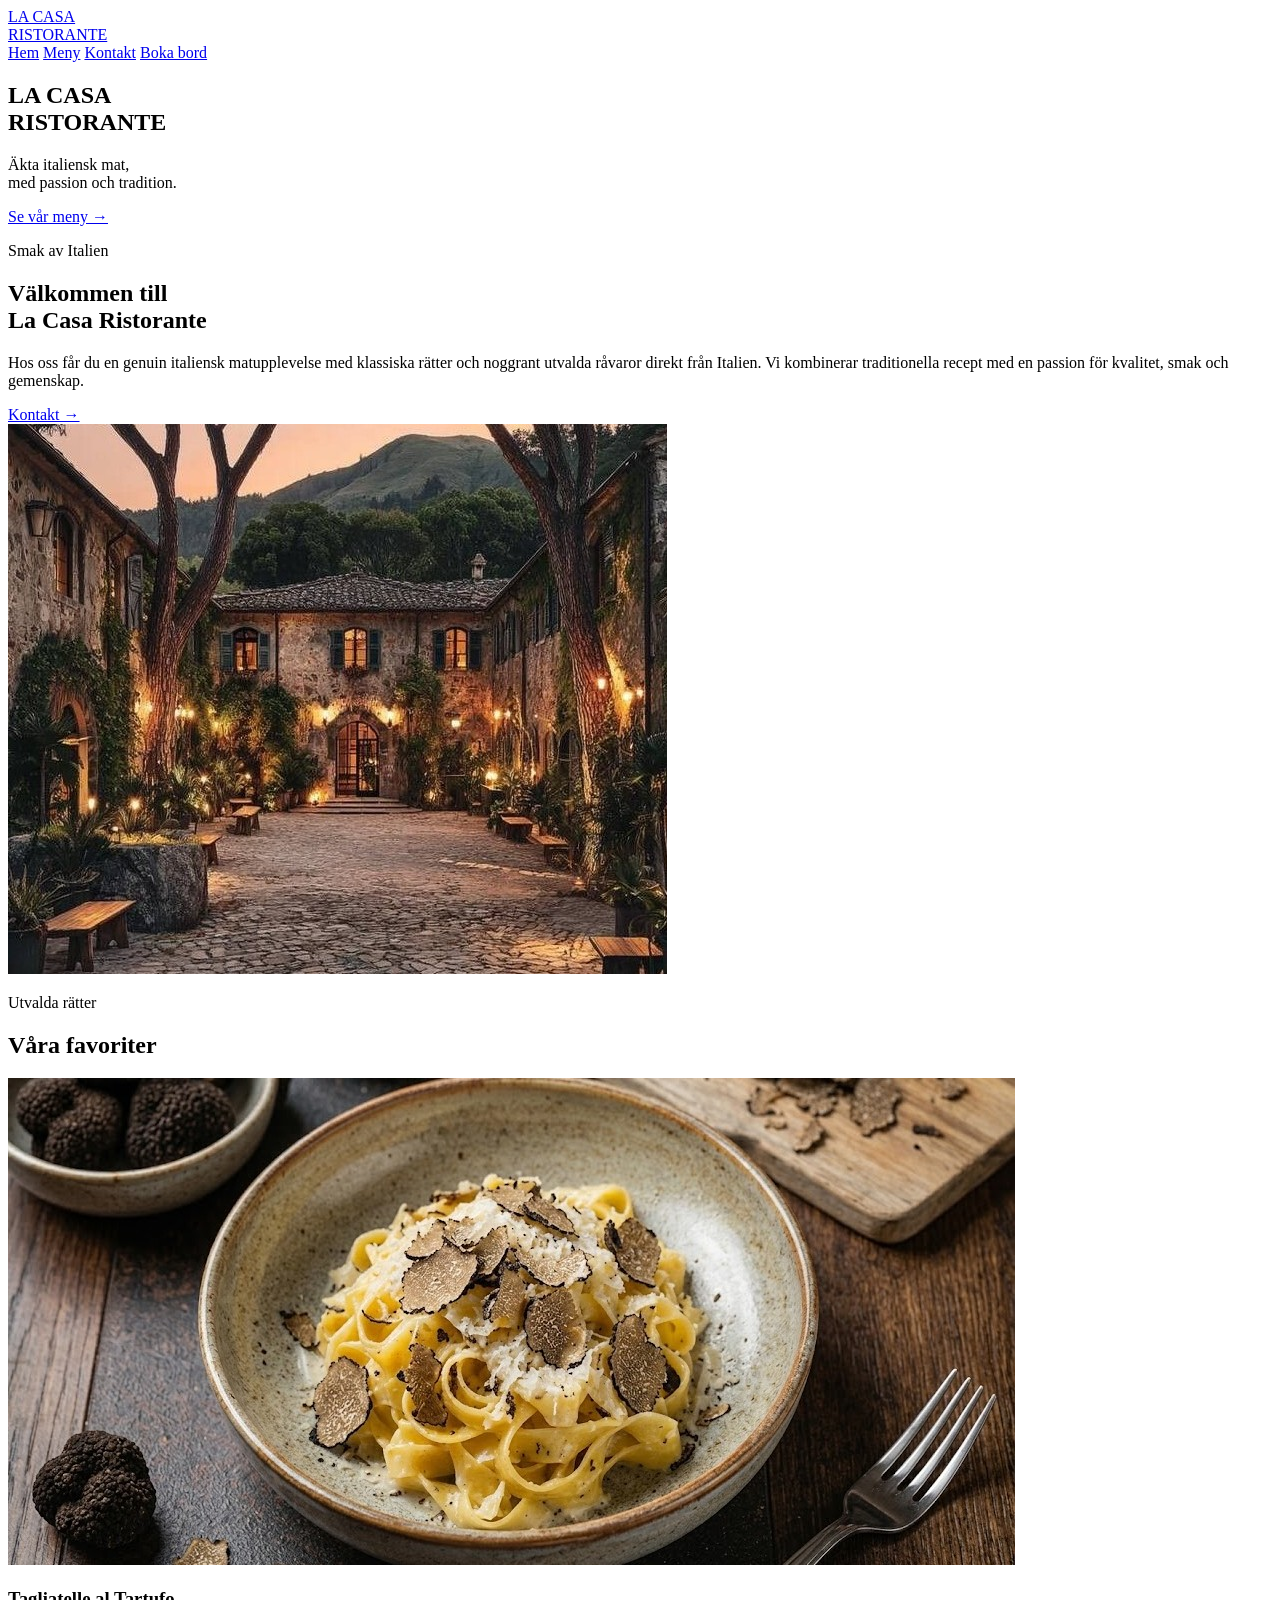
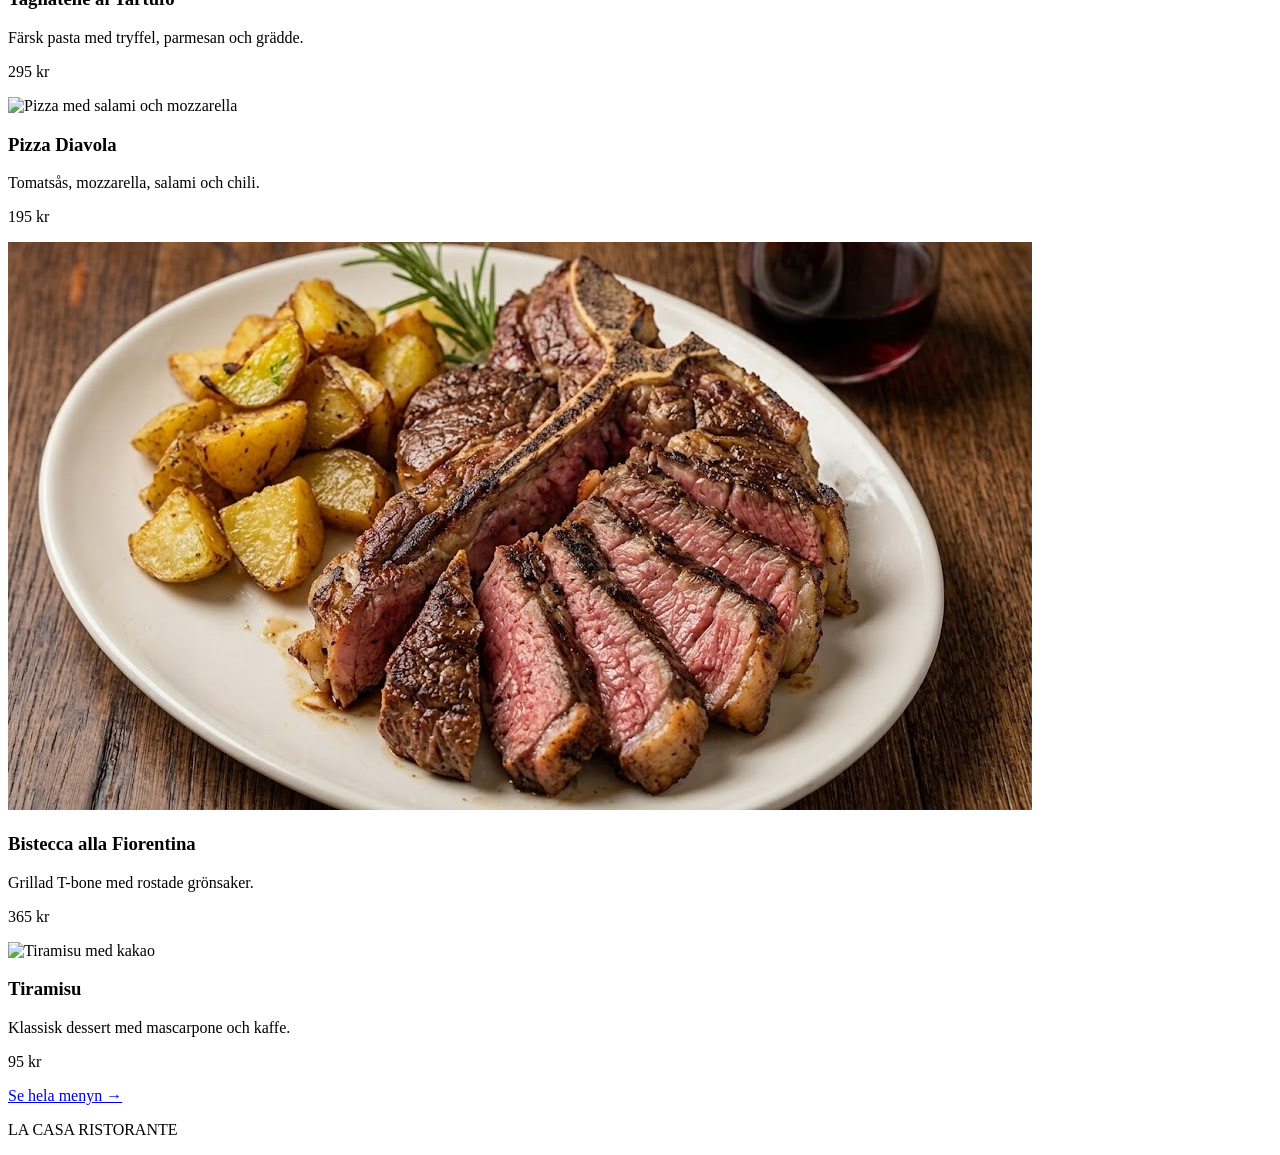
==== index.html @ 164a8267 "Skapade grundstukturen för framsidan med bilderna och länkarna samt kopplade ihop css och javascript" ====
<!DOCTYPE html>
<html lang="sv">
<head>
    <meta charset="UTF-8">
    <meta name="viewport" content="width=device-width, initial-scale=1.0">

    <title>La Casa Ristorante</title>

    <!-- Kopplar ihop HTML med CSS -->
    <link rel="stylesheet" href="css/style.css">

    <!-- Kopplar ihop HTML med JavaScript -->
    <script src="js/main.js" defer></script>
</head>

<body>

    <!-- Sidhuvud -->
    <header class="site-header">

        <a href="index.html" class="logo">
            LA CASA<br>
            RISTORANTE
        </a>

        <nav class="navigation" id="main-navigation">
            <a href="index.html">Hem</a>
            <a href="meny.html">Meny</a>
            <a href="kontakt.html">Kontakt</a>
            <a href="kontakt.html#kontaktformular" class="booking-button">
                Boka bord
            </a>
        </nav>

    </header>

    <!-- Sidans huvudinnehåll -->
    <main>

        <!-- Stor bild och huvudrubrik -->
        <section class="hero">

            <div class="hero-content">

                <h1>LA CASA<br>RISTORANTE</h1>

                <p>
                    Äkta italiensk mat,<br>
                    med passion och tradition.
                </p>

                <a href="meny.html" class="button">
                    Se vår meny →
                </a>

            </div>

        </section>

        <!-- Presentation av restaurangen -->
        <section class="intro section-container">

            <div class="intro-content">

                <p class="eyebrow">Smak av Italien</p>

                <h2>
                    Välkommen till<br>
                    La Casa Ristorante
                </h2>

                <p>
                    Hos oss får du en genuin italiensk matupplevelse
                    med klassiska rätter och noggrant utvalda råvaror
                    direkt från Italien. Vi kombinerar traditionella
                    recept med en passion för kvalitet, smak och gemenskap.
                </p>

                <a href="kontakt.html" class="button">
                    Kontakt →
                </a>

            </div>

            <img
                src="images/restaurant-courtyard.jpg"
                alt="En stämningsfull italiensk restauranggård"
                class="intro-image"
            >

        </section>

        <!-- Utvalda maträtter -->
        <section class="favorites section-container">

            <div class="section-heading">
                <p class="eyebrow">Utvalda rätter</p>
                <h2>Våra favoriter</h2>
            </div>

            <div class="dish-grid">

                <!-- Maträtt 1 -->
                <article class="dish-card">

                    <img
                        src="images/tagliatelle.jpg"
                        alt="Tagliatelle med tryffel och parmesan"
                    >

                    <div class="dish-info">
                        <h3>Tagliatelle al Tartufo</h3>
                        <p>Färsk pasta med tryffel, parmesan och grädde.</p>
                        <p class="dish-price">295 kr</p>
                    </div>

                </article>

                <!-- Maträtt 2 -->
                <article class="dish-card">

                    <img
                        src="images/pizza.jpg"
                        alt="Pizza med salami och mozzarella"
                    >

                    <div class="dish-info">
                        <h3>Pizza Diavola</h3>
                        <p>Tomatsås, mozzarella, salami och chili.</p>
                        <p class="dish-price">195 kr</p>
                    </div>

                </article>

                <!-- Maträtt 3 -->
                <article class="dish-card">

                    <img
                        src="images/steak.jpg"
                        alt="Grillad biff med rostade potatisar"
                    >

                    <div class="dish-info">
                        <h3>Bistecca alla Fiorentina</h3>
                        <p>Grillad T-bone med rostade grönsaker.</p>
                        <p class="dish-price">365 kr</p>
                    </div>

                </article>

                <!-- Maträtt 4 -->
                <article class="dish-card">

                    <img
                        src="images/tiramisu.jpg"
                        alt="Tiramisu med kakao"
                    >

                    <div class="dish-info">
                        <h3>Tiramisu</h3>
                        <p>Klassisk dessert med mascarpone och kaffe.</p>
                        <p class="dish-price">95 kr</p>
                    </div>

                </article>

            </div>

            <div class="favorites-action">
                <a href="meny.html" class="button">
                    Se hela menyn →
                </a>
            </div>

        </section>

    </main>

    <!-- Sidfot -->
    <footer class="site-footer">
        <p>LA CASA RISTORANTE</p>
    </footer>

</body>
</html>
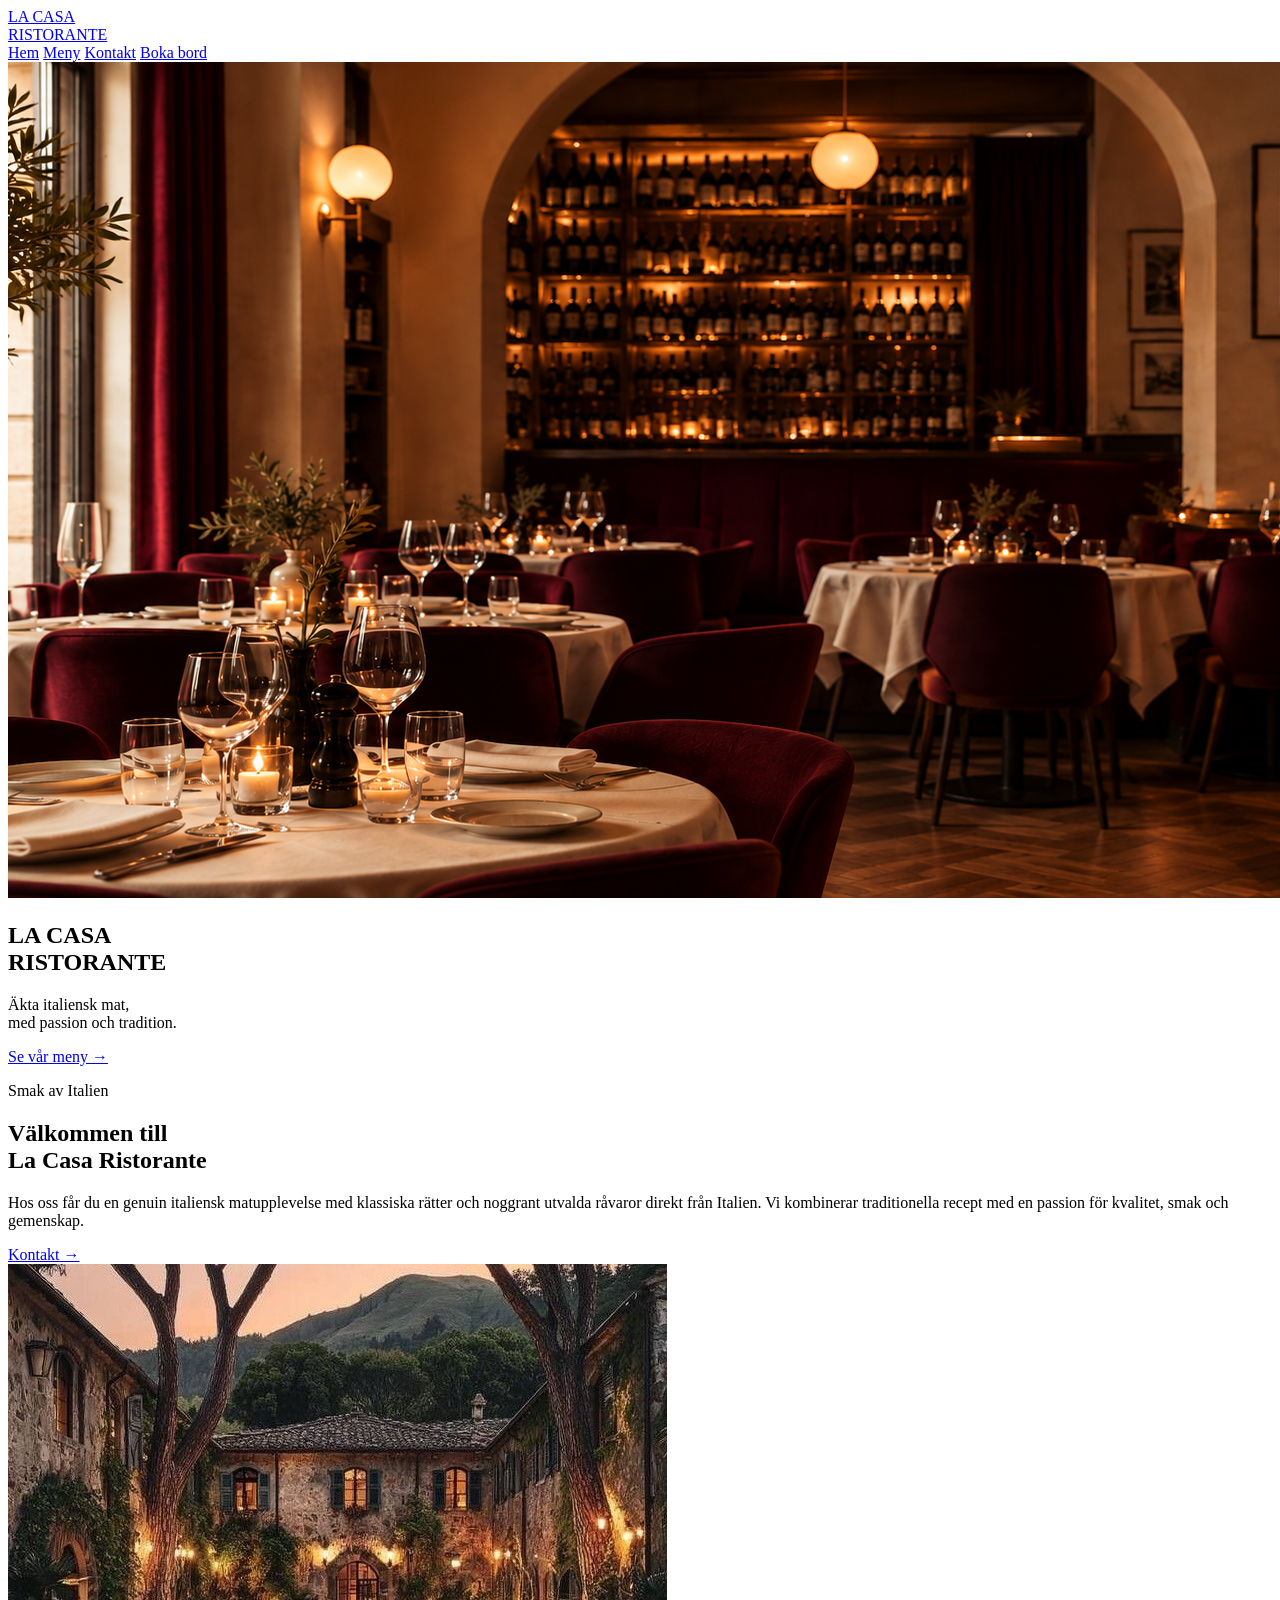
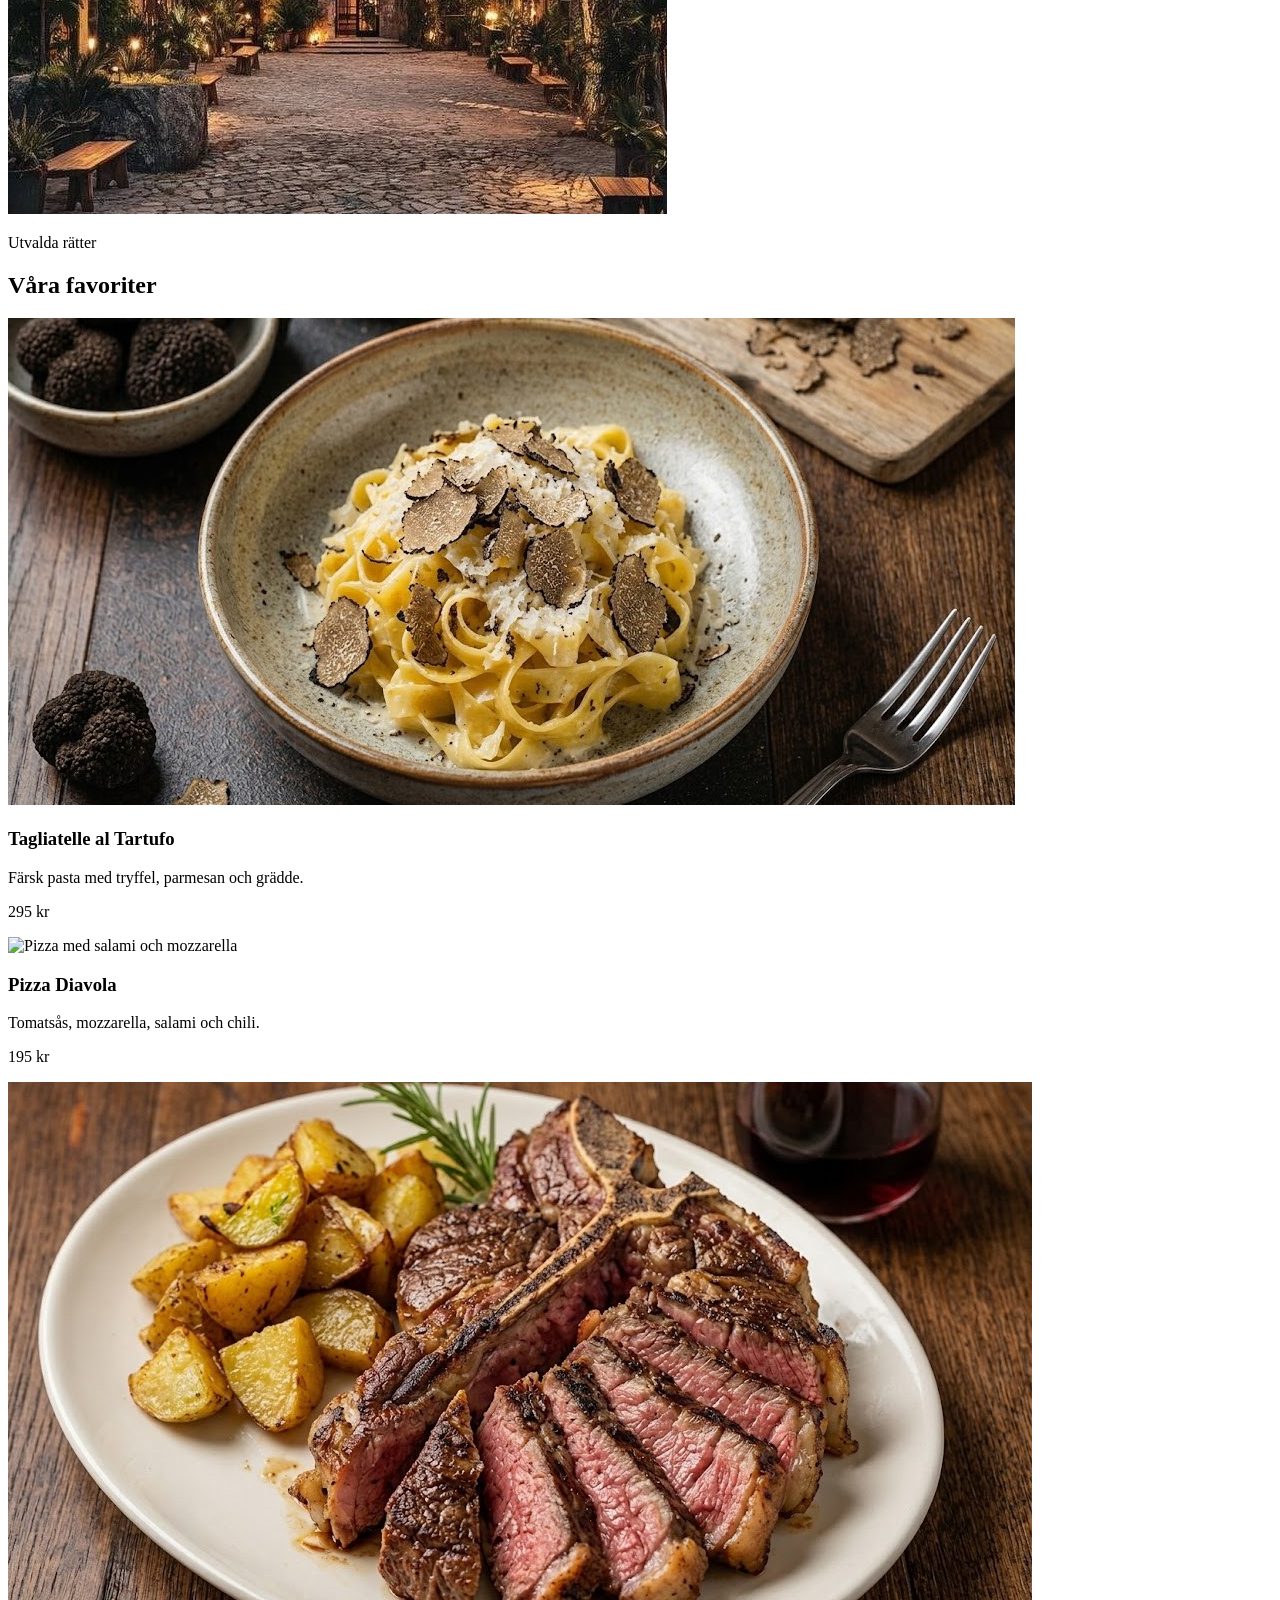
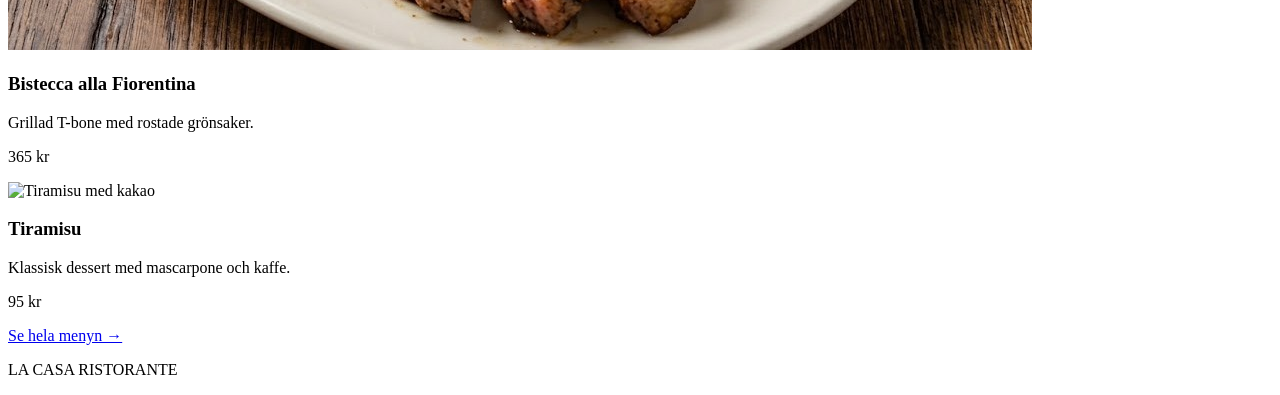
==== commit 9ddf3952: "lade till hero bilden för framsidan i html koden" ====
--- a/index.html
+++ b/index.html
@@ -39,9 +39,15 @@
     <main>
 
         <!-- Stor bild och huvudrubrik -->
-        <section class="hero">
+       <section class="hero">
 
-            <div class="hero-content">
+    <img
+        src="images/restaurant-hero.png"
+        alt="Restaurangens stämningsfulla interiör"
+        class="hero-image"
+    >
+
+    <div class="hero-content">
 
                 <h1>LA CASA<br>RISTORANTE</h1>
 
--- a/css/style.css
+++ b/css/style.css
@@ -0,0 +1,8 @@
+/* Färger för hemsidan */
+:root {
+    --burgundy: #4b1720;
+    --cream: #f0e5d2;
+    --olive: #203400;
+    --gold: #b99a5a;
+    --text: #17130f;
+}
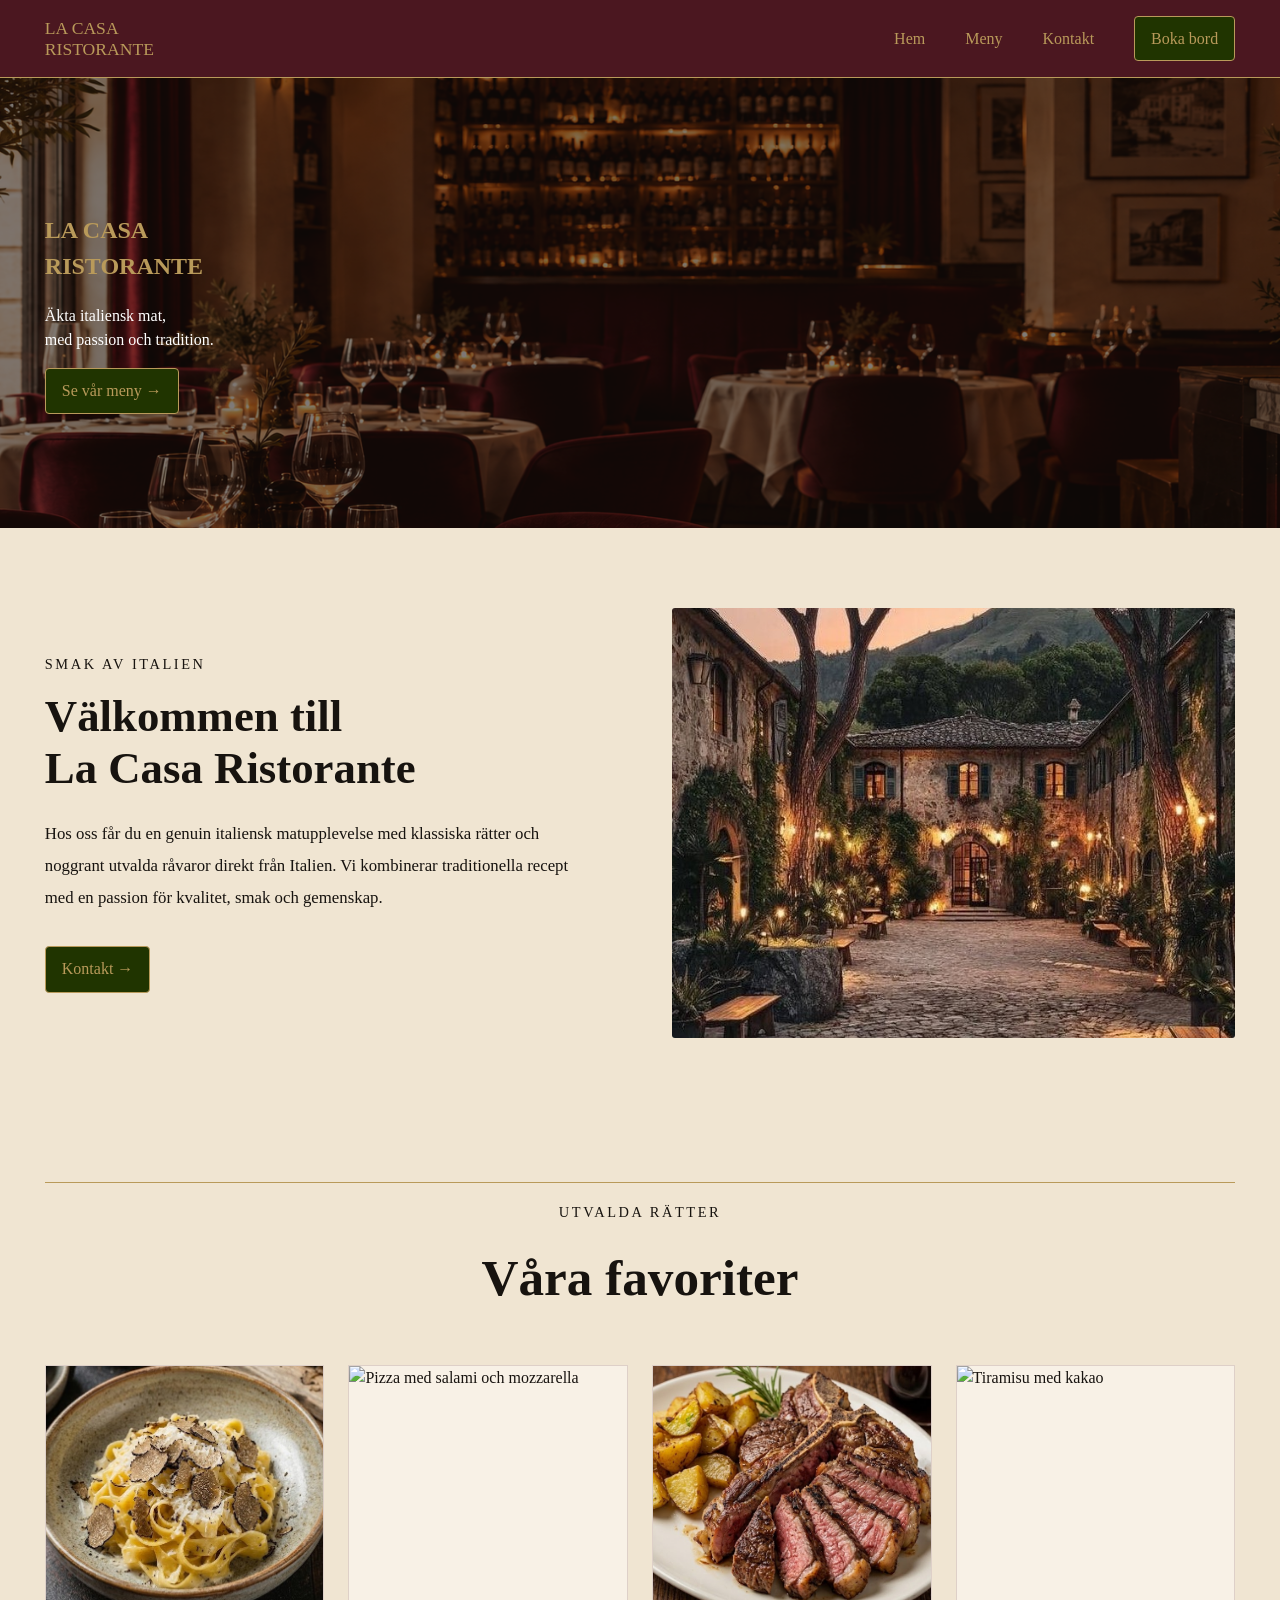
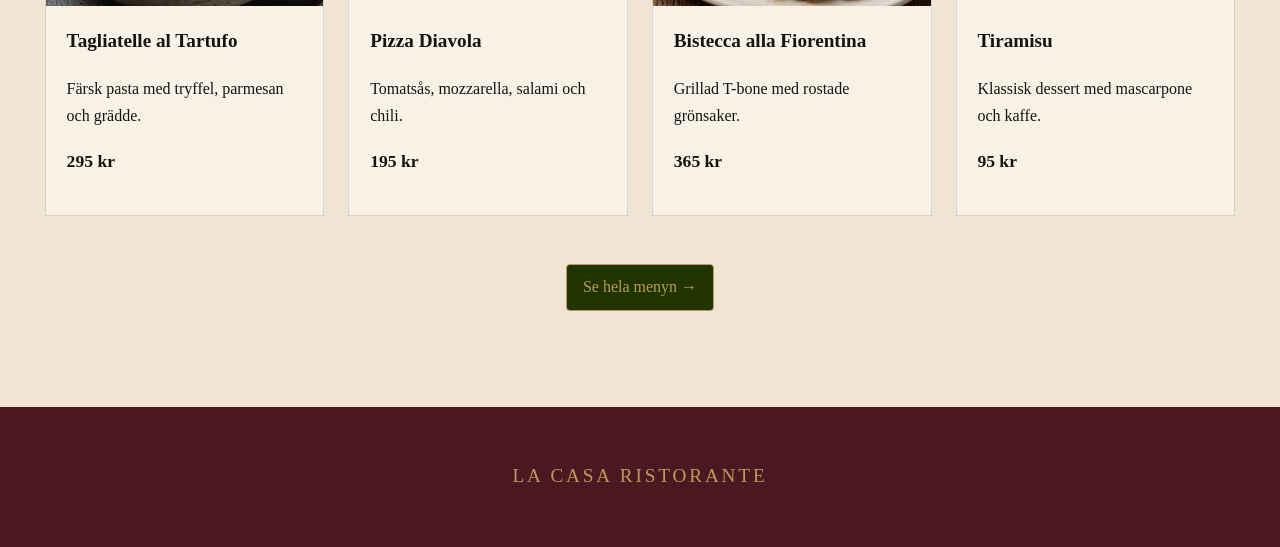
==== commit d41c7cd4: "Lade till mobillmenyn med strecken för mobil i css och ändrade i html koden så den fick ett id och ä" ====
--- a/index.html
+++ b/index.html
@@ -16,26 +16,36 @@
 
 <body>
 
-    <!-- Sidhuvud -->
-    <header class="site-header">
-
-        <a href="index.html" class="logo">
-            LA CASA<br>
-            RISTORANTE
+    
+<header class="site-header">
+
+    <a href="index.html" class="logo">
+        LA CASA<br>RISTORANTE
+    </a>
+
+    <button
+        class="menu-toggle"
+        id="menu-toggle"
+        aria-label="Öppna menyn"
+        aria-expanded="false"
+        aria-controls="main-navigation"
+    >
+        <span></span>
+        <span></span>
+        <span></span>
+    </button>
+
+    <nav class="navigation" id="main-navigation">
+        <a href="index.html">Hem</a>
+        <a href="meny.html">Meny</a>
+        <a href="kontakt.html">Kontakt</a>
+        <a href="kontakt.html#kontaktformular" class="booking-button">
+            Boka bord
         </a>
-
-        <nav class="navigation" id="main-navigation">
-            <a href="index.html">Hem</a>
-            <a href="meny.html">Meny</a>
-            <a href="kontakt.html">Kontakt</a>
-            <a href="kontakt.html#kontaktformular" class="booking-button">
-                Boka bord
-            </a>
-        </nav>
-
-    </header>
-
-    <!-- Sidans huvudinnehåll -->
+    </nav>
+
+</header>
+
     <main>
 
         <!-- Stor bild och huvudrubrik -->
--- a/css/style.css
+++ b/css/style.css
@@ -5,4 +5,406 @@
     --olive: #203400;
     --gold: #b99a5a;
     --text: #17130f;
-}+}
+
+/* Grundinställningar för hemsidan */
+* {
+    box-sizing: border-box;
+}
+
+body {
+    margin: 0;
+    background-color: var(--cream);
+    color: var(--text);
+    font-family: Georgia, "Times New Roman", serif;
+    line-height: 1.5;
+}
+
+img {
+    display: block;
+    max-width: 100%;
+}
+
+a {
+    color: inherit;
+}
+
+/* Header och navigation */
+.site-header {
+    display: flex;
+    align-items: center;
+    justify-content: space-between;
+    gap: 2rem;
+    padding: 1rem 3.5%;
+    background-color: var(--burgundy);
+    border-bottom: 1px solid var(--gold);
+    color: var(--gold);
+}
+
+.logo {
+    color: var(--gold);
+    font-size: 1.1rem;
+    line-height: 1.15;
+    text-decoration: none;
+}
+
+.navigation {
+    display: flex;
+    align-items: center;
+    gap: 2.5rem;
+}
+
+.navigation a {
+    text-decoration: none;
+}
+
+.navigation a:hover {
+    color: white;
+}
+
+.booking-button {
+    padding: 0.6rem 1rem;
+    border: 1px solid var(--gold);
+    border-radius: 4px;
+    background-color: var(--olive);
+}
+
+/* Knappar */
+.button {
+    display: inline-flex;
+    align-items: center;
+    gap: 1.2rem;
+    padding: 0.65rem 1rem; 
+    border: 1px solid var(--gold);
+    border-radius: 4px;
+    background-color: var(--olive);
+    color: var(--gold);
+    text-decoration: none;
+}
+
+.button:hover {
+    background-color: var(--burgundy);
+    color: white;
+}
+
+
+.hero {
+    position: relative;
+    display: flex;
+    align-items: center;
+    min-height: 450px;
+    padding: 4rem 3.5%;
+    overflow: hidden;
+    background-color: #38251d;
+    color: white;
+}
+
+.hero-content h1 {
+    color: var(--gold);
+}
+
+/* Den stora bakgrundsbilden */
+.hero-image {
+    position: absolute;
+    inset: 0;
+    width: 100%;
+    height: 100%;
+    object-fit: cover;
+    object-position: center;
+}
+
+
+/* Mörkt lager ovanpå hela bilden */
+.hero::before {
+    content: "";
+    position: absolute;
+    inset: 0;
+    background: rgba(25, 15, 12, 0.55);
+    z-index: 1;
+}
+
+/* Text och knapp ska ligga ovanpå bilden */
+.hero-content {
+    position: relative;
+    z-index: 2;
+    max-width: 540px;
+}
+
+/* Gemensam bredd och placering för sektioner */
+.section-container {
+    width: 93%;
+    max-width: 1440px;
+    margin: 0 auto;
+}
+
+/* Introduktionssektionen */
+.intro {
+    display: grid;
+    grid-template-columns: 1fr 1fr;
+    align-items: center;
+    gap: 4rem;
+    padding-top: 5rem;
+    padding-bottom: 5rem;
+}
+
+/* texten i introduktionssektionen */
+.intro-content {
+    max-width: 550px;
+}
+
+.eyebrow {
+    margin: 0 0 1rem;
+    font-size: 0.9rem;
+    letter-spacing: 0.16rem;
+    text-transform: uppercase;
+}
+
+.intro h2 {
+    margin: 0 0 1.5rem;
+    font-size: clamp(2rem, 3.5vw, 3.2rem);
+    line-height: 1.15;
+}
+
+.intro-content > p:not(.eyebrow) {
+    margin-bottom: 2rem;
+    font-size: 1.05rem;
+    line-height: 1.9;
+}
+
+/* Bilden till höger */
+.intro-image {
+    width: 100%;
+    height: 430px;
+    object-fit: cover;
+    border-radius: 3px;
+}
+
+/* Sektion med utvalda maträtter */
+.favorites {
+    padding-top: 4rem;
+    padding-bottom: 6rem;
+}
+
+/* Rubriken avanför maträtterna */
+.section-heading {
+    margin-bottom: 3rem;
+    text-align: center;
+}
+
+.section-heading h2 {
+    margin: 0;
+    font-size: clamp(2rem, 4vw, 3.2rem);
+}
+
+/* Rutnät med fyra maträtter */
+.dish-grid {
+    display: grid;
+    grid-template-columns: repeat(4, minmax(0, 1fr));
+    gap: 1.5rem;
+}
+
+/* Varje maträtt */
+.dish-card {
+    overflow: hidden;
+    background-color: #f8f1e6;
+    border: 1px solid rgba(75, 23, 32, 0.15);
+}
+
+/* Bilderna */
+.dish-card img {
+    width: 100%;
+    height: 240px;
+    object-fit: cover;
+}
+
+/* Text och pris */
+.dish-info {
+    padding: 1.3rem;
+}
+
+.dish-info h3 {
+    margin-top: 0;
+    font-size: 1.2rem;
+}
+
+.dish-info p {
+    line-height: 1.7;
+}
+
+.dish-price {
+    font-size: 1.1rem;
+    font-weight: bold;
+}
+
+/* Knappen under maträtterna */
+.favorites-action {
+    margin-top: 3rem;
+    text-align: center;
+}
+
+/* Sidofot */
+.site-footer {
+    display: flex;
+    align-items: center;
+    justify-content: center;
+    min-height: 140px;
+    padding: 2rem;
+    background-color: var(--burgundy);
+    color: var(--gold);
+    text-align: center;
+}
+
+.site-footer p {
+    margin: 0;
+    font-size: 1.2rem;
+    letter-spacing: 0.15em;
+}
+
+
+/* Dekorativt streck vid utvalda maträtter */
+.section-heading .eyebrow {
+    display: flex;
+    flex-direction: column;
+    align-items: center;
+}
+
+.section-heading .eyebrow::before {
+    content: "";
+    display: block;
+    width: 100%;
+    height: 1px;
+    margin-bottom: 1.2rem;
+    background-color: var(--gold)
+}
+
+
+/* Surfplatta */
+@media (max-width: 1000px) {
+    .dish-grid {
+        grid-template-columns: repeat(2, minmax(0, 1fr));
+    }
+
+    .intro {
+        gap: 2rem;
+    }
+
+    .intro-image {
+        height: 350px;
+    }
+}
+
+/* Mobil */
+@media (max-width: 600px) {
+    .site-header {
+        flex-direction: column;
+        gap: 1rem;
+        padding: 1.2rem 5%;
+    }
+
+    .navigation {
+        flex-wrap: wrap;
+        justify-content: center;
+        gap: 1rem;
+    }
+
+    .hero {
+        min-height: 400px;
+        padding: 3rem 5%;
+    }
+
+    .intro {
+        grid-template-columns: 1fr;
+        gap: 2rem;
+        padding-top: 3rem;
+        padding-bottom: 3rem;
+    }
+
+    .intro-image {
+        height: 280px;
+    }
+
+    .dish-grid {
+        grid-template-columns: 1fr;
+        gap: 1.5rem;
+    }
+
+    .dish-card img {
+        height: 250px;
+    }
+
+    .favorites {
+        padding-top: 2rem;
+        padding-bottom: 4rem;
+    }
+
+    .section-heading {
+        margin-bottom: 2rem;
+    }
+
+    .site-footer {
+        min-height: 110px;
+    }
+}
+
+
+/* Mobilmenyknapp – dold på större skärmar */
+.menu-toggle {
+    display: none;
+    padding: 0.5rem;
+    border: none;
+    border-radius: 0;
+    background: transparent;
+    cursor: pointer;
+}
+
+.menu-toggle span {
+    display: block;
+    width: 26px;
+    height: 2px;
+    margin: 6px 0;
+    background-color: var(--gold);
+}
+
+/* Mobilanpassning av navigationen */
+@media (max-width: 600px) {
+    .site-header {
+        display: grid;
+        grid-template-columns: 1fr auto;
+        align-items: center;
+        gap: 1rem;
+    }
+
+    .menu-toggle {
+        display: block;
+        justify-self: end;
+    }
+
+    .navigation {
+        display: none;
+        grid-column: 1 / -1;
+        width: 100%;
+        flex-direction: column;
+        align-items: stretch;
+        gap: 0;
+    }
+
+    .navigation.is-open {
+        display: flex;
+    }
+
+    .navigation a {
+        padding: 0.85rem 0;
+        text-align: center;
+        border-top: 1px solid rgba(185, 154, 90, 0.3);
+    }
+
+    .navigation .booking-button {
+        margin-top: 0.5rem;
+        padding: 0.8rem;
+        border: 1px solid var(--gold);
+    }
+}
+
+
+
+
